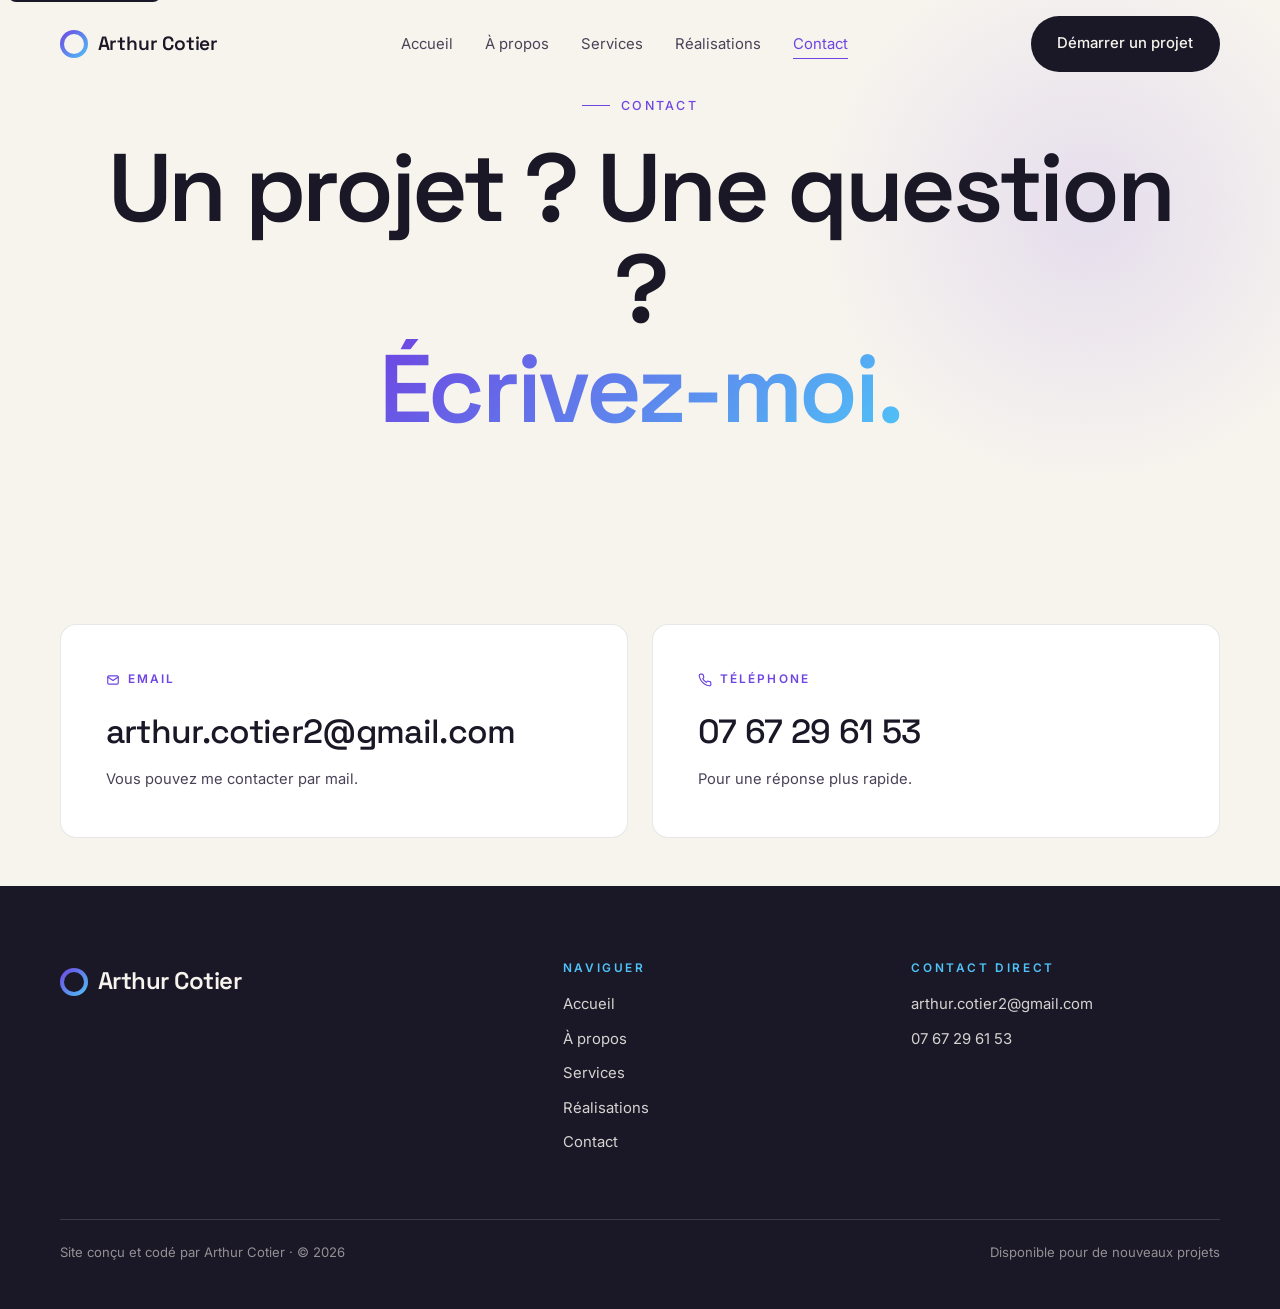
==== contact.html @ 8ad73844 "Add files via upload" ====
<!DOCTYPE html>
<html lang="fr">
<head>
  <meta charset="UTF-8" />
  <meta name="viewport" content="width=device-width, initial-scale=1" />
  <title>Contact · Arthur Cotier · Demande de devis ou question</title>
  <meta name="description" content="Un projet ? Une question ? Écrivez à arthur.cotier2@gmail.com ou appelez le 07 67 29 61 53. Réponse personnelle sous 24 heures." />
  <meta name="theme-color" content="#6E45E2" />
  <link rel="canonical" href="https://arthur-cotier.fr/contact.html" />

  <meta property="og:type" content="website" />
  <meta property="og:title" content="Contact · Arthur Cotier" />
  <meta property="og:description" content="Un projet ? Écrivez-moi, je réponds sous 24h." />
  <meta property="og:locale" content="fr_FR" />
  <meta property="og:image" content="og-cover.svg" />

  <link rel="icon" type="image/svg+xml" href="favicon.svg" />

  <link rel="preconnect" href="https://fonts.googleapis.com" />
  <link rel="preconnect" href="https://fonts.gstatic.com" crossorigin />
  <link href="https://fonts.googleapis.com/css2?family=Space+Grotesk:wght@400;500;600;700&family=Inter:wght@400;500;600&display=swap" rel="stylesheet" />

  <link rel="stylesheet" href="styles.css" />
</head>
<body>
  <a href="#main" class="skip-link">Aller au contenu</a>

  <header class="site-header">
    <div class="nav-inner">
      <a href="index.html" class="brand" aria-label="Accueil, Arthur Cotier">
        <span class="brand-mark" aria-hidden="true"></span>
        Arthur Cotier
      </a>
      <ul class="nav-links">
        <li><a href="index.html">Accueil</a></li>
        <li><a href="about.html">À propos</a></li>
        <li><a href="services.html">Services</a></li>
        <li><a href="realisations.html">Réalisations</a></li>
        <li><a href="contact.html" aria-current="page">Contact</a></li>
      </ul>
      <a href="contact.html" class="btn btn--primary nav-cta">Démarrer un projet</a>
      <button class="menu-toggle" type="button" aria-label="Ouvrir le menu" aria-expanded="false" aria-controls="mobile-menu">
        <svg width="22" height="22" viewBox="0 0 24 24" fill="none" stroke="currentColor" stroke-width="1.5" stroke-linecap="round" aria-hidden="true">
          <line x1="4" y1="9" x2="20" y2="9"/><line x1="4" y1="15" x2="20" y2="15"/>
        </svg>
      </button>
    </div>
    <nav id="mobile-menu" class="mobile-menu" aria-label="Menu mobile">
      <a href="index.html">Accueil</a>
      <a href="about.html">À propos</a>
      <a href="services.html">Services</a>
      <a href="realisations.html">Réalisations</a>
      <a href="contact.html" aria-current="page">Contact</a>
      <a href="contact.html" class="btn btn--gradient" style="margin-top: 2rem; align-self: flex-start;">Démarrer un projet →</a>
    </nav>
  </header>

  <main id="main">

    <!-- ============================ CONTACT HERO ============================ -->
    <section class="page-header contact-hero">
      <div class="container">
        <span class="eyebrow" style="justify-content: center;">Contact</span>
        <h1>Un projet ? Une question ?<br><span class="gradient-text">Écrivez-moi.</span></h1>
      </div>
    </section>

    <!-- ============================ CARTES CONTACT (mail + phone) ============================ -->
    <section class="section reveal" style="padding-block: clamp(2rem, 4vw, 3rem);" aria-label="Coordonnées de contact">
      <div class="container">
        <div class="contact-cards">

          <a href="mailto:arthur.cotier2@gmail.com?subject=%5BSite%5D%20Demande%20de%20devis" class="contact-card reveal">
            <span class="contact-card-eyebrow">
              <svg width="14" height="14" viewBox="0 0 24 24" fill="none" stroke="currentColor" stroke-width="2" stroke-linecap="round" stroke-linejoin="round" aria-hidden="true">
                <rect x="3" y="5" width="18" height="14" rx="2"/><path d="m3 7 9 6 9-6"/>
              </svg>
              Email
            </span>
            <div class="contact-card-value">arthur.cotier2@gmail.com</div>
            <p class="contact-card-desc">Vous pouvez me contacter par mail.</p>
          </a>

          <a href="tel:+33767296153" class="contact-card reveal delay-1">
            <span class="contact-card-eyebrow">
              <svg width="14" height="14" viewBox="0 0 24 24" fill="none" stroke="currentColor" stroke-width="2" stroke-linecap="round" stroke-linejoin="round" aria-hidden="true">
                <path d="M22 16.92v3a2 2 0 0 1-2.18 2 19.79 19.79 0 0 1-8.63-3.07 19.5 19.5 0 0 1-6-6 19.79 19.79 0 0 1-3.07-8.67A2 2 0 0 1 4.11 2h3a2 2 0 0 1 2 1.72 12.84 12.84 0 0 0 .7 2.81 2 2 0 0 1-.45 2.11L8.09 9.91a16 16 0 0 0 6 6l1.27-1.27a2 2 0 0 1 2.11-.45 12.84 12.84 0 0 0 2.81.7A2 2 0 0 1 22 16.92z"/>
              </svg>
              Téléphone
            </span>
            <div class="contact-card-value">07&nbsp;67&nbsp;29&nbsp;61&nbsp;53</div>
            <p class="contact-card-desc">Pour une réponse plus rapide.</p>
          </a>

        </div>
      </div>
    </section>

  </main>

  <footer class="site-footer">
    <div class="container">
      <div class="footer-grid">
        <div>
          <a href="index.html" class="footer-brand">
            <span class="brand-mark" aria-hidden="true"></span>
            Arthur Cotier
          </a>
        </div>
        <nav aria-label="Liens du pied de page" class="footer-col">
          <h4>Naviguer</h4>
          <ul>
            <li><a href="index.html">Accueil</a></li>
            <li><a href="about.html">À propos</a></li>
            <li><a href="services.html">Services</a></li>
            <li><a href="realisations.html">Réalisations</a></li>
            <li><a href="contact.html">Contact</a></li>
          </ul>
        </nav>
        <div class="footer-col">
          <h4>Contact direct</h4>
          <ul>
            <li><a href="mailto:arthur.cotier2@gmail.com">arthur.cotier2@gmail.com</a></li>
            <li><a href="tel:+33767296153">07&nbsp;67&nbsp;29&nbsp;61&nbsp;53</a></li>
          </ul>
        </div>
      </div>
      <div class="footer-base">
        <p>Site conçu et codé par Arthur Cotier · © <span data-current-year>2026</span></p>
        <p>Disponible pour de nouveaux projets</p>
      </div>
    </div>
  </footer>

  <script src="app.js" defer></script>
</body>
</html>
---- styles.css ----
@charset "UTF-8";
/* =============================================================
   Arthur Cotier · portfolio professionnel
   Stylesheet unique, organisée en sections
   1. Tokens (variables)
   2. Reset & base
   3. Layout helpers
   4. Composants partagés (nav, footer, boutons)
   5. Hero
   6. Sections d'accueil
   7. Pages spécifiques (about, services, realisations, contact, 404)
   8. Animations & utilitaires
   ============================================================= */

/* ======================= 1. TOKENS ======================= */
:root {
  /* Palette */
  --bg:           #f7f4ee;     /* blanc cassé chaud, fond principal */
  --bg-elevated:  #ffffff;
  --bg-deep:      #1a1726;     /* gris-violet très foncé, jamais noir pur */
  --bg-deeper:    #110f1d;
  --violet:       #6E45E2;     /* accent principal */
  --violet-deep:  #4d2fb6;
  --violet-soft:  #b9a4f5;
  --cyan:         #4FC3F7;     /* accent secondaire */
  --cyan-deep:    #1aa9e3;
  --sage:         #6BCB77;     /* nature, ponctuel uniquement */
  --text:         #1a1726;
  --text-soft:    #4a4358;
  --muted:        #8b8298;
  --line:         rgba(26, 23, 38, 0.10);
  --line-light:   rgba(26, 23, 38, 0.06);

  /* Gradients signature */
  --grad-primary: linear-gradient(135deg, var(--violet) 0%, var(--cyan) 100%);
  --grad-deep:    linear-gradient(135deg, var(--violet-deep) 0%, var(--violet) 50%, var(--cyan) 100%);
  --grad-soft:    linear-gradient(135deg, rgba(110,69,226,0.10) 0%, rgba(79,195,247,0.10) 100%);

  /* Typo */
  --font-display: 'Space Grotesk', system-ui, -apple-system, sans-serif;
  --font-body:    'Inter', system-ui, -apple-system, sans-serif;

  /* Layout */
  --container: 1240px;
  --gutter: clamp(1.25rem, 4vw, 2.5rem);

  /* Easings & durations */
  --ease-out: cubic-bezier(0.22, 1, 0.36, 1);
  --ease-in-out: cubic-bezier(0.65, 0, 0.35, 1);
  --t-fast:   180ms;
  --t-base:   320ms;
  --t-slow:   600ms;

  /* Radius */
  --r-sm: 8px;
  --r-md: 16px;
  --r-lg: 24px;
  --r-pill: 999px;
}

/* ======================= 2. RESET & BASE ======================= */
*, *::before, *::after { box-sizing: border-box; }
html { -webkit-text-size-adjust: 100%; scroll-behavior: smooth; }
body {
  margin: 0;
  font-family: var(--font-body);
  font-size: 16px;
  font-weight: 400;
  line-height: 1.6;
  color: var(--text);
  background: var(--bg);
  -webkit-font-smoothing: antialiased;
  text-rendering: optimizeLegibility;
  overflow-x: hidden;
}

img, svg, video { max-width: 100%; display: block; }
button { font: inherit; cursor: pointer; }
a { color: inherit; }

h1, h2, h3, h4 {
  font-family: var(--font-display);
  font-weight: 500;
  line-height: 1.05;
  letter-spacing: -0.025em;
  margin: 0;
  color: var(--text);
}
h1 { font-size: clamp(3rem, 7.5vw, 6.5rem); font-weight: 600; letter-spacing: -0.035em; }
h2 { font-size: clamp(2.2rem, 5vw, 3.8rem); letter-spacing: -0.03em; }
h3 { font-size: clamp(1.4rem, 2.2vw, 1.8rem); letter-spacing: -0.015em; }
h4 { font-size: 1.05rem; font-weight: 500; }
p { margin: 0 0 1em; }

::selection { background: var(--violet); color: var(--bg); }

/* Skip link & focus */
:focus-visible {
  outline: 3px solid var(--violet);
  outline-offset: 3px;
  border-radius: 4px;
}
.skip-link {
  position: absolute; top: -40px; left: 8px;
  background: var(--bg-deep); color: var(--bg);
  padding: 0.5rem 0.9rem;
  border-radius: var(--r-sm);
  z-index: 200;
  font-weight: 500;
}
.skip-link:focus { top: 8px; }

/* ======================= 3. LAYOUT ======================= */
.container { max-width: var(--container); margin-inline: auto; padding-inline: var(--gutter); position: relative; }
.section { padding-block: clamp(5rem, 10vw, 8rem); position: relative; }
.section--deep { background: var(--bg-deep); color: var(--bg); }
.section--deep h1, .section--deep h2, .section--deep h3 { color: var(--bg); }
.section--deep p { color: rgba(247, 244, 238, 0.78); }

.eyebrow {
  display: inline-flex; align-items: center; gap: 0.7rem;
  font-family: var(--font-body);
  font-size: 0.78rem;
  font-weight: 500;
  letter-spacing: 0.18em;
  text-transform: uppercase;
  color: var(--violet);
  margin-bottom: 1.4rem;
}
.eyebrow::before {
  content: "";
  width: 28px; height: 1px;
  background: currentColor;
}
.section--deep .eyebrow { color: var(--cyan); }

.lead {
  font-size: clamp(1.1rem, 1.4vw, 1.25rem);
  color: var(--text-soft);
  max-width: 56ch;
  font-weight: 400;
  line-height: 1.55;
}
.section--deep .lead { color: rgba(247, 244, 238, 0.85); }

.gradient-text {
  background: var(--grad-primary);
  -webkit-background-clip: text;
  background-clip: text;
  color: transparent;
  display: inline-block;
}

/* ======================= 4. NAV / FOOTER ======================= */
.site-header {
  position: fixed; top: 0; left: 0; right: 0;
  z-index: 100;
  padding: 1rem 0;
  transition: backdrop-filter var(--t-base), background var(--t-base), padding var(--t-base);
}
.site-header.is-scrolled {
  background: rgba(247, 244, 238, 0.78);
  backdrop-filter: saturate(180%) blur(12px);
  -webkit-backdrop-filter: saturate(180%) blur(12px);
  padding: 0.55rem 0;
  border-bottom: 1px solid var(--line-light);
}
.nav-inner {
  max-width: var(--container);
  margin-inline: auto;
  padding-inline: var(--gutter);
  display: flex; align-items: center; justify-content: space-between;
  height: 56px;
}
.brand {
  font-family: var(--font-display);
  font-size: 1.2rem;
  font-weight: 600;
  letter-spacing: -0.01em;
  text-decoration: none;
  color: var(--text);
  display: inline-flex; align-items: center; gap: 0.6rem;
}
.brand-mark {
  width: 28px; height: 28px;
  border-radius: 50%;
  background: var(--grad-primary);
  position: relative;
  flex-shrink: 0;
}
.brand-mark::after {
  content: "";
  position: absolute; inset: 4px;
  border-radius: 50%;
  background: var(--bg);
}

.nav-links {
  display: none;
  align-items: center; gap: 2rem;
  list-style: none; padding: 0; margin: 0;
}
.nav-links a {
  text-decoration: none;
  font-size: 0.93rem;
  color: var(--text-soft);
  position: relative;
  transition: color var(--t-fast);
}
.nav-links a::after {
  content: "";
  position: absolute; left: 0; right: 0; bottom: -6px;
  height: 1px;
  background: var(--violet);
  transform: scaleX(0);
  transform-origin: left;
  transition: transform var(--t-base) var(--ease-out);
}
.nav-links a:hover { color: var(--text); }
.nav-links a:hover::after,
.nav-links a[aria-current]::after { transform: scaleX(1); }
.nav-links a[aria-current] { color: var(--violet); }

.nav-cta { display: none; }

.menu-toggle {
  display: inline-flex;
  width: 44px; height: 44px;
  align-items: center; justify-content: center;
  background: transparent; border: none;
  color: var(--text);
}

.mobile-menu {
  position: fixed;
  inset: 60px 0 0 0;
  background: var(--bg);
  padding: 2rem var(--gutter);
  display: none;
  flex-direction: column;
  gap: 0.5rem;
  z-index: 99;
  border-top: 1px solid var(--line);
}
.mobile-menu.is-open { display: flex; }
.mobile-menu a {
  font-family: var(--font-display);
  font-size: 1.8rem;
  font-weight: 500;
  text-decoration: none;
  color: var(--text);
  border-bottom: 1px solid var(--line-light);
  padding: 1rem 0;
  letter-spacing: -0.02em;
}
.mobile-menu a[aria-current] {
  background: var(--grad-primary);
  -webkit-background-clip: text;
  background-clip: text;
  color: transparent;
}

@media (min-width: 880px) {
  .nav-links { display: flex; }
  .nav-cta { display: inline-flex; }
  .menu-toggle { display: none; }
}

/* Footer */
.site-footer {
  background: var(--bg-deep);
  color: rgba(247, 244, 238, 0.85);
  padding: clamp(3.5rem, 6vw, 5rem) 0 2rem;
}
.footer-grid {
  display: grid; gap: 2.5rem;
}
@media (min-width: 700px) {
  .footer-grid { grid-template-columns: 1.5fr 1fr 1fr; }
}
.footer-brand {
  font-family: var(--font-display);
  font-size: 1.5rem;
  font-weight: 600;
  letter-spacing: -0.02em;
  color: var(--bg);
  display: inline-flex; align-items: center; gap: 0.6rem;
  text-decoration: none;
}
.footer-brand .brand-mark::after { background: var(--bg-deep); }
.footer-tag {
  margin-top: 1rem;
  max-width: 32ch;
  font-size: 0.93rem;
  color: rgba(247, 244, 238, 0.65);
}
.footer-col h4 {
  font-family: var(--font-body);
  font-size: 0.74rem;
  letter-spacing: 0.22em;
  text-transform: uppercase;
  color: var(--cyan);
  margin-bottom: 1rem;
  font-weight: 600;
}
.footer-col ul {
  list-style: none; padding: 0; margin: 0;
  display: grid; gap: 0.55rem;
}
.footer-col a {
  color: rgba(247, 244, 238, 0.85);
  text-decoration: none;
  font-size: 0.93rem;
  transition: color var(--t-fast);
}
.footer-col a:hover { color: var(--cyan); }
.footer-base {
  margin-top: clamp(3rem, 5vw, 4rem);
  padding-top: 1.4rem;
  border-top: 1px solid rgba(247, 244, 238, 0.15);
  display: flex; flex-wrap: wrap; gap: 1rem;
  justify-content: space-between;
  font-size: 0.82rem;
  color: rgba(247, 244, 238, 0.55);
}

/* ======================= BOUTONS ======================= */
.btn {
  display: inline-flex; align-items: center; gap: 0.6rem;
  padding: 0.95rem 1.6rem;
  border-radius: var(--r-pill);
  font-family: var(--font-body);
  font-size: 0.93rem;
  font-weight: 500;
  text-decoration: none;
  border: 1px solid transparent;
  transition: background var(--t-base), color var(--t-base), border-color var(--t-base), transform var(--t-base);
  white-space: nowrap;
}
.btn--primary {
  background: var(--text);
  color: var(--bg);
}
.btn--primary:hover {
  background: var(--violet);
  transform: translateY(-1px);
}
.btn--gradient {
  background: var(--grad-primary);
  color: white;
  box-shadow: 0 8px 30px rgba(110, 69, 226, 0.3);
}
.btn--gradient:hover {
  transform: translateY(-2px);
  box-shadow: 0 14px 40px rgba(110, 69, 226, 0.4);
}
.btn--ghost {
  background: transparent;
  color: var(--text);
  border-color: rgba(26, 23, 38, 0.18);
}
.btn--ghost:hover {
  background: var(--text);
  color: var(--bg);
  border-color: var(--text);
}
.btn--ghost-light {
  background: transparent;
  color: var(--bg);
  border-color: rgba(247, 244, 238, 0.3);
}
.btn--ghost-light:hover {
  background: var(--bg);
  color: var(--text);
  border-color: var(--bg);
}
.btn-arrow::after { content: "\2192"; transition: transform var(--t-base); }
.btn:hover .btn-arrow::after,
.btn-arrow:hover::after { transform: translateX(4px); }

/* Bouton flèche minimaliste */
.link-arrow {
  display: inline-flex; align-items: center; gap: 0.5rem;
  text-decoration: none;
  color: var(--text);
  font-weight: 500;
  font-size: 0.95rem;
  border-bottom: 1px solid currentColor;
  padding-bottom: 0.25rem;
  transition: gap var(--t-base), color var(--t-base);
}
.link-arrow::after { content: "\2192"; transition: transform var(--t-base); }
.link-arrow:hover { gap: 0.9rem; color: var(--violet); }
.section--deep .link-arrow { color: var(--cyan); }

/* ======================= 5. HERO ======================= */
.hero {
  position: relative;
  min-height: 100vh;
  min-height: 100svh;
  display: flex;
  align-items: center;
  padding-top: 90px;
  padding-bottom: 4rem;
  overflow: hidden;
  isolation: isolate;
}
.hero-canvas {
  position: absolute;
  inset: 0;
  z-index: 0;
  pointer-events: none;
}
.hero-fallback {
  position: absolute; inset: 0; z-index: 0;
  pointer-events: none;
  background:
    radial-gradient(ellipse at 20% 30%, rgba(110, 69, 226, 0.18) 0%, transparent 55%),
    radial-gradient(ellipse at 80% 70%, rgba(79, 195, 247, 0.15) 0%, transparent 55%);
}
.hero-fallback::before {
  content: "";
  position: absolute; inset: 0;
  background-image:
    radial-gradient(circle at 50% 50%, rgba(110, 69, 226, 0.04) 0%, transparent 50%);
  filter: blur(60px);
  animation: drift 20s ease-in-out infinite alternate;
}
@keyframes drift {
  0%   { transform: translate(0, 0) scale(1); }
  100% { transform: translate(8%, -6%) scale(1.1); }
}

.hero-grid {
  position: relative;
  z-index: 2;
  max-width: var(--container);
  margin-inline: auto;
  padding-inline: var(--gutter);
  width: 100%;
}

.hero-eyebrow {
  display: inline-flex; align-items: center; gap: 0.6rem;
  padding: 0.4rem 0.85rem;
  border: 1px solid var(--line);
  border-radius: var(--r-pill);
  background: rgba(255, 255, 255, 0.55);
  backdrop-filter: blur(8px);
  font-size: 0.78rem;
  font-weight: 500;
  letter-spacing: 0.05em;
  color: var(--text-soft);
  margin-bottom: 1.6rem;
}
.hero-eyebrow .dot {
  width: 7px; height: 7px;
  border-radius: 50%;
  background: var(--sage);
  box-shadow: 0 0 12px var(--sage);
  animation: pulse 2s ease-in-out infinite;
}
@keyframes pulse {
  0%, 100% { transform: scale(1); opacity: 1; }
  50%      { transform: scale(1.4); opacity: 0.7; }
}

.hero h1 {
  max-width: 22ch;
  margin-bottom: 1.6rem;
}
.hero-lead {
  font-size: clamp(1.15rem, 1.5vw, 1.35rem);
  color: var(--text-soft);
  max-width: 52ch;
  margin-bottom: 2.4rem;
  font-weight: 400;
  line-height: 1.5;
}
.hero-actions { display: flex; flex-wrap: wrap; gap: 0.75rem; }

.hero-meta {
  margin-top: clamp(3rem, 6vw, 5rem);
  padding-top: 1.6rem;
  border-top: 1px solid var(--line);
  display: grid; gap: 1.2rem;
  font-size: 0.86rem;
  color: var(--muted);
}
@media (min-width: 700px) { .hero-meta { grid-template-columns: repeat(3, 1fr); } }
.hero-meta strong { display: block; font-weight: 500; color: var(--text); margin-bottom: 0.15rem; font-size: 1rem; }

/* ======================= 6. SECTIONS ACCUEIL ======================= */

/* Méthode (3 temps) */
.method-grid {
  display: grid;
  gap: 1.5rem;
  margin-top: clamp(2.5rem, 5vw, 4rem);
}
@media (min-width: 700px) { .method-grid { grid-template-columns: repeat(2, 1fr); gap: 1.5rem; } }
@media (min-width: 1100px) { .method-grid { grid-template-columns: repeat(4, 1fr); gap: clamp(1.5rem, 2.5vw, 2rem); } }

.method-card {
  position: relative;
  background: var(--bg-elevated);
  border: 1px solid var(--line);
  border-radius: var(--r-md);
  padding: 2rem 1.8rem 2.2rem;
  transition: transform var(--t-base), box-shadow var(--t-base), border-color var(--t-base);
}
.method-card:hover {
  transform: translateY(-5px);
  box-shadow: 0 24px 60px -20px rgba(110, 69, 226, 0.25);
  border-color: rgba(110, 69, 226, 0.3);
}
.method-step {
  font-family: var(--font-display);
  font-size: 3.2rem;
  font-weight: 500;
  letter-spacing: -0.04em;
  background: var(--grad-primary);
  -webkit-background-clip: text;
  background-clip: text;
  color: transparent;
  line-height: 1;
  margin-bottom: 1.2rem;
}
.method-card h3 { margin-bottom: 0.5rem; }
.method-card p { color: var(--text-soft); margin: 0; font-size: 0.95rem; }

/* Bandeau technos */
.stack-band {
  background: var(--bg-deep);
  color: rgba(247, 244, 238, 0.78);
  padding: clamp(2.5rem, 5vw, 3.5rem) 0;
  overflow: hidden;
}
.stack-row {
  display: flex; flex-wrap: wrap; justify-content: center; align-items: center;
  gap: 1rem 2rem;
}
.stack-tag {
  display: inline-flex; align-items: center; gap: 0.5rem;
  padding: 0.6rem 1.1rem;
  border: 1px solid rgba(247, 244, 238, 0.18);
  border-radius: var(--r-pill);
  font-size: 0.85rem;
  font-weight: 500;
  color: rgba(247, 244, 238, 0.85);
  letter-spacing: 0.02em;
  transition: border-color var(--t-base), color var(--t-base), background var(--t-base);
}
.stack-tag:hover {
  border-color: var(--cyan);
  color: var(--cyan);
}
.stack-tag .tag-dot {
  width: 6px; height: 6px;
  border-radius: 50%;
  background: var(--violet-soft);
}
.stack-tag.is-featured .tag-dot { background: var(--cyan); box-shadow: 0 0 10px var(--cyan); }

/* Aperçu portfolio (cartes projets) */
.projects-grid {
  display: grid; gap: 1.5rem;
  margin-top: clamp(2.5rem, 5vw, 4rem);
}
@media (min-width: 760px) { .projects-grid { grid-template-columns: repeat(3, 1fr); } }

.project-card {
  position: relative;
  display: flex; flex-direction: column;
  background: var(--bg-elevated);
  border: 1px solid var(--line);
  border-radius: var(--r-md);
  overflow: hidden;
  text-decoration: none;
  color: inherit;
  transition: transform var(--t-base) var(--ease-out), box-shadow var(--t-base);
}
.project-card:hover {
  transform: translateY(-6px);
  box-shadow: 0 30px 70px -20px rgba(110, 69, 226, 0.3);
}
.project-mock {
  aspect-ratio: 4 / 3;
  position: relative;
  overflow: hidden;
  background: var(--bg);
}
.project-mock-frame {
  position: absolute; inset: 0;
  display: flex; flex-direction: column;
}
.project-mock-bar {
  display: flex; align-items: center; gap: 0.4rem;
  padding: 0.6rem 0.8rem;
  border-bottom: 1px solid var(--line);
  background: rgba(255, 255, 255, 0.6);
  flex-shrink: 0;
}
.project-mock-bar .dot {
  width: 9px; height: 9px;
  border-radius: 50%;
  background: rgba(26, 23, 38, 0.18);
}
.project-mock-bar .dot:nth-child(1) { background: #FF5F56; }
.project-mock-bar .dot:nth-child(2) { background: #FFBD2E; }
.project-mock-bar .dot:nth-child(3) { background: #27C93F; }
.project-mock-bar .url {
  margin-left: auto;
  font-size: 0.7rem;
  color: var(--muted);
  font-family: var(--font-body);
  background: rgba(26, 23, 38, 0.04);
  padding: 0.15rem 0.6rem;
  border-radius: var(--r-pill);
}
.project-mock-content {
  flex: 1;
  position: relative;
  overflow: hidden;
  transition: transform var(--t-slow) var(--ease-out);
}
.project-card:hover .project-mock-content { transform: scale(1.04); }

.project-body { padding: 1.4rem 1.5rem 1.6rem; }
.project-cat {
  font-size: 0.74rem;
  letter-spacing: 0.18em;
  text-transform: uppercase;
  color: var(--violet);
  font-weight: 600;
  margin-bottom: 0.35rem;
  display: block;
}
.project-card h3 { margin-bottom: 0.35rem; font-weight: 500; }
.project-card .project-meta {
  font-size: 0.86rem;
  color: var(--text-soft);
  margin: 0;
}

/* Pourquoi moi */
.why-grid {
  display: grid; gap: 1.5rem;
  margin-top: clamp(2.5rem, 5vw, 4rem);
}
@media (min-width: 700px) { .why-grid { grid-template-columns: repeat(2, 1fr); } }
@media (min-width: 1100px) { .why-grid { grid-template-columns: repeat(4, 1fr); } }

.why-card {
  background: rgba(255, 255, 255, 0.04);
  border: 1px solid rgba(247, 244, 238, 0.08);
  backdrop-filter: blur(10px);
  border-radius: var(--r-md);
  padding: 1.8rem;
  transition: border-color var(--t-base), background var(--t-base), transform var(--t-base);
}
.why-card:hover {
  border-color: rgba(79, 195, 247, 0.4);
  background: rgba(79, 195, 247, 0.05);
  transform: translateY(-3px);
}
.why-icon {
  width: 44px; height: 44px;
  border-radius: var(--r-sm);
  display: grid; place-items: center;
  background: rgba(110, 69, 226, 0.18);
  color: var(--cyan);
  margin-bottom: 1.2rem;
}
.why-icon svg { width: 22px; height: 22px; stroke-width: 1.6; }
.why-card h3 { margin-bottom: 0.4rem; font-size: 1.15rem; font-weight: 500; }
.why-card p { font-size: 0.93rem; line-height: 1.55; margin: 0; color: rgba(247, 244, 238, 0.78); }

/* CTA final */
.cta-final {
  position: relative;
  text-align: center;
  padding: clamp(4rem, 8vw, 6rem) var(--gutter);
  border-radius: var(--r-lg);
  background: var(--grad-deep);
  color: white;
  overflow: hidden;
  isolation: isolate;
  margin: 0 var(--gutter);
}
.cta-final::before {
  content: "";
  position: absolute; inset: 0;
  background: radial-gradient(ellipse at 50% 0%, rgba(255,255,255,0.18) 0%, transparent 60%);
  z-index: -1;
}
.cta-final h2 { color: white; max-width: 22ch; margin: 0 auto 1.2rem; }
.cta-final p { max-width: 50ch; margin: 0 auto 2rem; color: rgba(255, 255, 255, 0.88); font-size: 1.1rem; }

/* ======================= 7. PAGES SPECIFIQUES ======================= */

/* Page header (réutilisé sur about, services, realisations, contact) */
.page-header {
  padding-top: clamp(8rem, 14vw, 12rem);
  padding-bottom: clamp(3rem, 6vw, 5rem);
  position: relative;
  isolation: isolate;
  overflow: hidden;
}
.page-header::before {
  content: "";
  position: absolute; top: -20%; right: -10%;
  width: 50vmax; height: 50vmax;
  background: radial-gradient(circle, rgba(110, 69, 226, 0.13) 0%, transparent 60%);
  z-index: -1;
}
.page-header h1 { max-width: 18ch; margin-bottom: 1.2rem; }
.page-header .lead { margin-top: 0; }

/* About */
.about-grid {
  display: grid; gap: clamp(2.5rem, 5vw, 4rem);
  align-items: start;
}
@media (min-width: 900px) { .about-grid { grid-template-columns: 1fr 1.3fr; } }

.portrait-frame {
  aspect-ratio: 4 / 5;
  border-radius: var(--r-md);
  background: var(--grad-deep);
  position: relative;
  overflow: hidden;
  isolation: isolate;
}
.portrait-frame::before {
  content: "";
  position: absolute; inset: 0;
  background:
    radial-gradient(circle at 30% 30%, rgba(255,255,255,0.18) 0%, transparent 60%),
    radial-gradient(circle at 70% 70%, rgba(255,255,255,0.12) 0%, transparent 60%);
}
.portrait-silhouette {
  position: absolute; inset: 0;
  display: grid; place-items: center;
  font-family: var(--font-display);
  font-weight: 600;
  font-size: clamp(5rem, 12vw, 9rem);
  letter-spacing: -0.05em;
  color: rgba(255, 255, 255, 0.85);
}

.about-text p { font-size: 1.05rem; color: var(--text-soft); }
.about-text p strong { color: var(--text); font-weight: 600; }

.values-grid {
  display: grid; gap: 1.5rem;
  margin-top: clamp(2rem, 4vw, 3rem);
}
@media (min-width: 700px) { .values-grid { grid-template-columns: repeat(3, 1fr); } }

.value-card {
  border-top: 2px solid var(--violet);
  padding-top: 1.2rem;
}
.value-card h3 { margin-bottom: 0.4rem; font-size: 1.2rem; font-weight: 500; }
.value-card p { color: var(--text-soft); font-size: 0.95rem; margin: 0; }

/* Services */
.service-card {
  display: grid; gap: 2rem;
  padding: clamp(1.5rem, 3vw, 2.5rem);
  border: 1px solid var(--line);
  border-radius: var(--r-md);
  background: var(--bg-elevated);
  margin-bottom: 1.5rem;
  transition: border-color var(--t-base), transform var(--t-base);
}
.service-card:hover { border-color: rgba(110, 69, 226, 0.3); }
@media (min-width: 800px) { .service-card { grid-template-columns: 1fr 2fr; align-items: start; gap: 3rem; } }

.service-num {
  font-family: var(--font-display);
  font-size: clamp(3rem, 7vw, 5rem);
  font-weight: 500;
  background: var(--grad-primary);
  -webkit-background-clip: text;
  background-clip: text;
  color: transparent;
  line-height: 1;
  letter-spacing: -0.04em;
}
.service-card h2 { font-size: clamp(1.6rem, 2.5vw, 2.2rem); margin-bottom: 1rem; }
.service-desc { color: var(--text-soft); font-size: 1.05rem; margin-bottom: 1.5rem; }

.service-list {
  list-style: none; padding: 0; margin: 0 0 1.5rem;
  display: grid; gap: 0.6rem;
}
.service-list li {
  position: relative;
  padding-left: 1.6rem;
  font-size: 0.96rem;
}
.service-list li::before {
  content: "";
  position: absolute; left: 0; top: 0.55em;
  width: 12px; height: 1px;
  background: var(--violet);
}

.service-meta {
  display: grid; grid-template-columns: 1fr 1fr; gap: 1.5rem;
  padding: 1rem 1.2rem;
  background: var(--bg);
  border-radius: var(--r-sm);
  margin-bottom: 1.5rem;
  font-size: 0.85rem;
}
.service-meta dt {
  font-size: 0.7rem;
  letter-spacing: 0.18em;
  text-transform: uppercase;
  color: var(--muted);
  font-weight: 600;
  margin-bottom: 0.2rem;
}
.service-meta dd { margin: 0; color: var(--text); font-weight: 500; }

/* Pricing grid (services.html) */
.pricing-grid {
  display: grid;
  gap: 1.5rem;
}
@media (min-width: 700px) { .pricing-grid { grid-template-columns: repeat(2, 1fr); } }
@media (min-width: 1100px) { .pricing-grid { grid-template-columns: repeat(4, 1fr); } }

.price-card {
  position: relative;
  background: rgba(255, 255, 255, 0.04);
  border: 1px solid rgba(247, 244, 238, 0.10);
  border-radius: var(--r-md);
  padding: 1.8rem 1.6rem 2rem;
  display: flex;
  flex-direction: column;
  transition: border-color var(--t-base), background var(--t-base), transform var(--t-base);
}
.price-card:hover {
  transform: translateY(-4px);
  border-color: rgba(79, 195, 247, 0.4);
  background: rgba(79, 195, 247, 0.05);
}
.price-card--featured {
  border-color: var(--violet);
  background: rgba(110, 69, 226, 0.10);
  box-shadow: 0 24px 60px -25px rgba(110, 69, 226, 0.45);
}
.price-card-tag {
  position: absolute;
  top: -10px; left: 1.4rem;
  background: var(--grad-primary);
  color: white;
  font-size: 0.68rem;
  letter-spacing: 0.2em;
  text-transform: uppercase;
  padding: 0.3rem 0.8rem;
  border-radius: var(--r-pill);
  font-weight: 600;
}
.price-card-title {
  font-size: 1.15rem;
  font-weight: 500;
  letter-spacing: -0.005em;
  color: var(--bg);
  margin-bottom: 0.4rem;
  min-height: 2.6em;
}
.price-card-desc {
  font-size: 0.88rem;
  color: rgba(247, 244, 238, 0.7);
  margin-bottom: 1.6rem;
  flex: 1;
}
.price-card-amount {
  font-family: var(--font-display);
  font-size: 2.6rem;
  font-weight: 600;
  color: var(--bg);
  letter-spacing: -0.03em;
  line-height: 1;
  margin-bottom: 0.8rem;
}
.price-card--featured .price-card-amount {
  background: var(--grad-primary);
  -webkit-background-clip: text;
  background-clip: text;
  color: transparent;
}
.price-card-compare {
  display: flex;
  justify-content: space-between;
  align-items: center;
  padding: 0.7rem 0.9rem;
  background: rgba(247, 244, 238, 0.06);
  border-radius: var(--r-sm);
  margin-bottom: 1.4rem;
  font-size: 0.78rem;
}
.price-card-compare > span:first-child { color: rgba(247, 244, 238, 0.6); }
.price-save {
  background: var(--sage);
  color: var(--bg-deep);
  padding: 0.15rem 0.5rem;
  border-radius: var(--r-pill);
  font-weight: 700;
  font-size: 0.78rem;
}
.price-card-btn { width: 100%; justify-content: center; }

/* Réalisations (full grid) */
.realisations-grid {
  display: grid; gap: 2rem;
  margin-top: clamp(2.5rem, 5vw, 4rem);
}
@media (min-width: 760px) { .realisations-grid { grid-template-columns: repeat(2, 1fr); } }
@media (min-width: 1100px) { .realisations-grid { grid-template-columns: repeat(3, 1fr); } }

/* Contact */
.contact-hero {
  text-align: center;
  padding: clamp(4rem, 7vw, 5.5rem) var(--gutter) clamp(3rem, 5vw, 4rem);
}
.contact-hero h1 { max-width: 18ch; margin: 0 auto 1.5rem; }
.contact-hero .lead { margin: 0 auto 0; }

.contact-cards {
  display: grid; gap: 1.5rem;
  margin-top: clamp(2rem, 4vw, 3rem);
}
@media (min-width: 700px) { .contact-cards { grid-template-columns: 1fr 1fr; } }

.contact-card {
  display: block;
  padding: clamp(2rem, 4vw, 2.8rem);
  border: 1px solid var(--line);
  border-radius: var(--r-md);
  background: var(--bg-elevated);
  text-decoration: none;
  color: inherit;
  transition: border-color var(--t-base), transform var(--t-base), box-shadow var(--t-base);
  position: relative;
  overflow: hidden;
  isolation: isolate;
}
.contact-card::before {
  content: "";
  position: absolute; inset: 0;
  background: var(--grad-soft);
  opacity: 0;
  transition: opacity var(--t-base);
  z-index: -1;
}
.contact-card:hover {
  transform: translateY(-4px);
  border-color: var(--violet);
  box-shadow: 0 30px 60px -25px rgba(110, 69, 226, 0.35);
}
.contact-card:hover::before { opacity: 1; }
.contact-card-eyebrow {
  display: flex; align-items: center; gap: 0.5rem;
  font-size: 0.74rem;
  letter-spacing: 0.18em;
  text-transform: uppercase;
  color: var(--violet);
  font-weight: 600;
  margin-bottom: 1rem;
}
.contact-card-value {
  font-family: var(--font-display);
  font-size: clamp(1.5rem, 3vw, 2.1rem);
  font-weight: 500;
  letter-spacing: -0.02em;
  margin-bottom: 0.6rem;
  word-break: break-word;
}
.contact-card-desc {
  font-size: 0.92rem;
  color: var(--text-soft);
  margin: 0;
}

.contact-info {
  margin-top: clamp(3rem, 6vw, 5rem);
  padding-top: 2.5rem;
  border-top: 1px solid var(--line);
  display: grid; gap: 1.5rem;
  font-size: 0.92rem;
  color: var(--text-soft);
}
@media (min-width: 700px) { .contact-info { grid-template-columns: repeat(3, 1fr); } }
.contact-info strong {
  display: block;
  color: var(--text);
  font-weight: 500;
  margin-bottom: 0.2rem;
  font-size: 0.74rem;
  letter-spacing: 0.18em;
  text-transform: uppercase;
  color: var(--muted);
}

/* 404 */
.error-page {
  min-height: 100vh;
  display: grid; place-items: center;
  text-align: center;
  padding: var(--gutter);
  background: var(--bg);
  position: relative;
  isolation: isolate;
}
.error-page::before {
  content: "";
  position: absolute; inset: 0;
  background:
    radial-gradient(circle at 30% 30%, rgba(110, 69, 226, 0.18) 0%, transparent 50%),
    radial-gradient(circle at 70% 70%, rgba(79, 195, 247, 0.15) 0%, transparent 50%);
  z-index: -1;
}
.error-code {
  font-family: var(--font-display);
  font-size: clamp(7rem, 18vw, 14rem);
  font-weight: 600;
  background: var(--grad-primary);
  -webkit-background-clip: text;
  background-clip: text;
  color: transparent;
  line-height: 0.9;
  letter-spacing: -0.05em;
  margin-bottom: 1rem;
}

/* ======================= 8. ANIMATIONS / UTILS ======================= */
.reveal {
  opacity: 0;
  transform: translateY(20px);
  transition: opacity 0.9s var(--ease-out), transform 0.9s var(--ease-out);
}
.reveal.is-visible { opacity: 1; transform: translateY(0); }
.reveal.delay-1 { transition-delay: 0.08s; }
.reveal.delay-2 { transition-delay: 0.16s; }
.reveal.delay-3 { transition-delay: 0.24s; }

/* Curseur custom (desktop only) */
.cursor-glow {
  position: fixed;
  top: 0; left: 0;
  width: 28px; height: 28px;
  border-radius: 50%;
  background: var(--violet);
  pointer-events: none;
  z-index: 9999;
  mix-blend-mode: difference;
  transform: translate(-50%, -50%) scale(1);
  transition: transform 0.18s var(--ease-out), opacity 0.3s;
  opacity: 0;
}
.cursor-glow.is-active { opacity: 0.65; }
.cursor-glow.is-hovering { transform: translate(-50%, -50%) scale(2.5); opacity: 0.4; }
@media (hover: none), (max-width: 760px), (prefers-reduced-motion: reduce) {
  .cursor-glow { display: none; }
}

/* Page transitions */
.page-fade {
  position: fixed; inset: 0;
  background: var(--bg);
  z-index: 9000;
  pointer-events: none;
  opacity: 0;
  transition: opacity var(--t-base) var(--ease-in-out);
}
.page-fade.is-active {
  opacity: 1;
  pointer-events: all;
}

/* Reduced motion */
@media (prefers-reduced-motion: reduce) {
  *, *::before, *::after {
    animation-duration: 0.01ms !important;
    transition-duration: 0.01ms !important;
  }
  html { scroll-behavior: auto; }
  .reveal { opacity: 1; transform: none; }
}

/* Utils */
.sr-only {
  position: absolute; width: 1px; height: 1px;
  padding: 0; margin: -1px; overflow: hidden;
  clip: rect(0,0,0,0); white-space: nowrap; border: 0;
}
.no-scroll { overflow: hidden; }
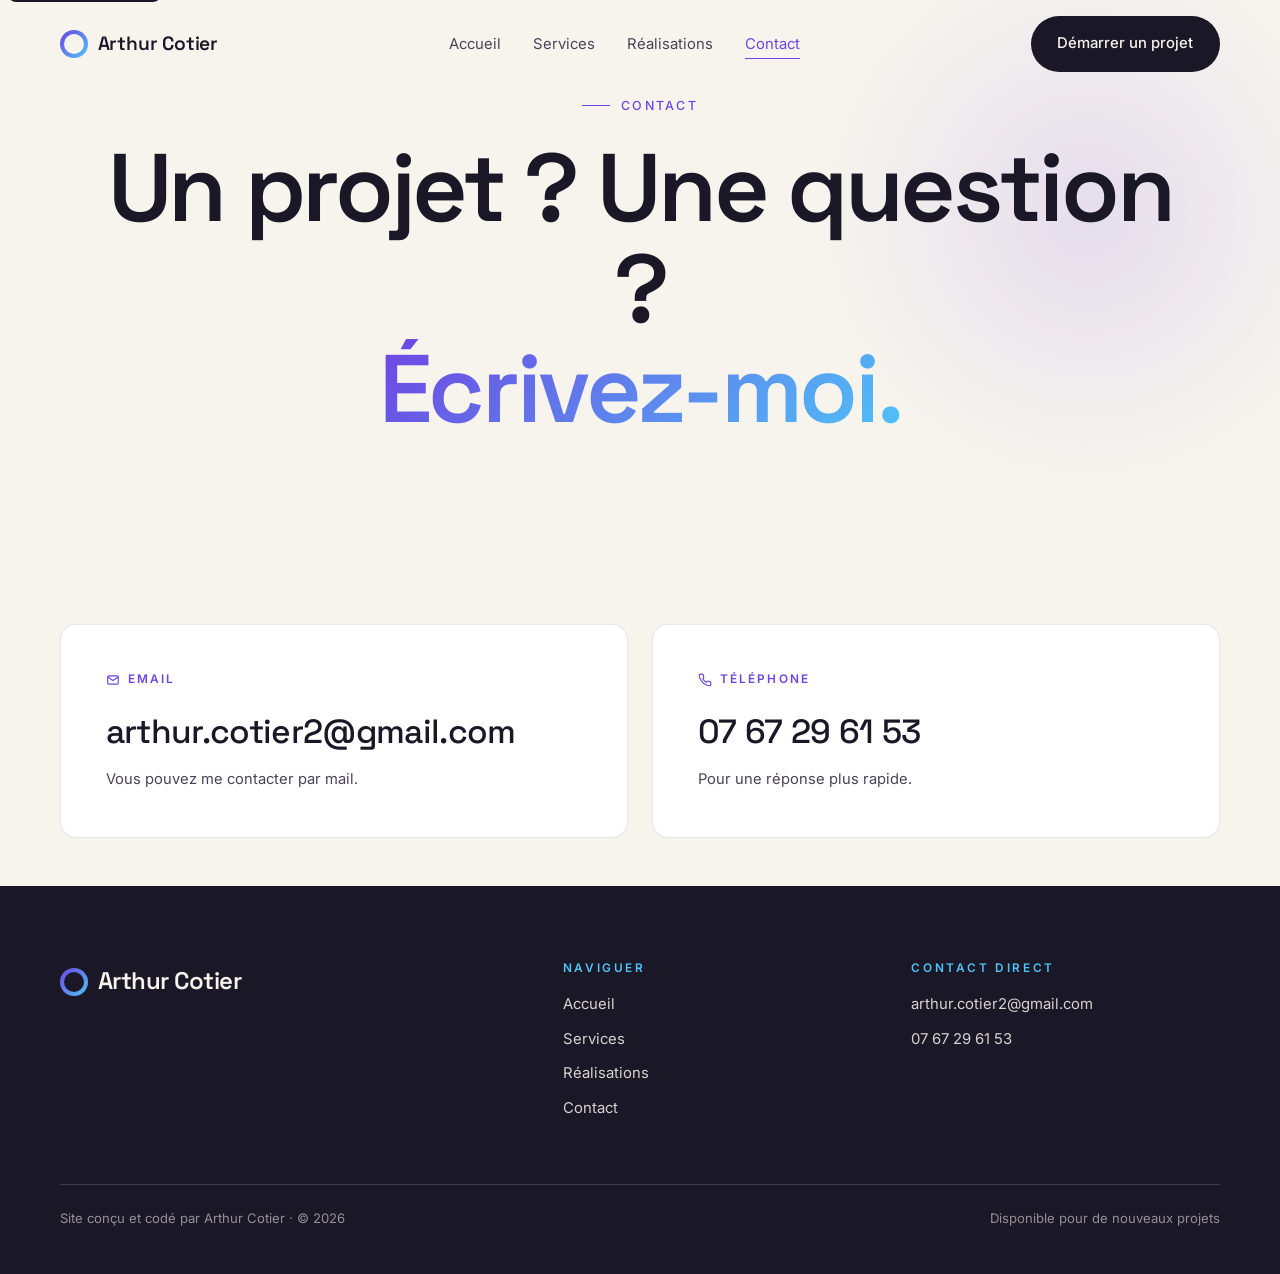
==== commit c0f01757: "Add files via upload" ====
--- a/contact.html
+++ b/contact.html
@@ -33,7 +33,6 @@
       </a>
       <ul class="nav-links">
         <li><a href="index.html">Accueil</a></li>
-        <li><a href="about.html">À propos</a></li>
         <li><a href="services.html">Services</a></li>
         <li><a href="realisations.html">Réalisations</a></li>
         <li><a href="contact.html" aria-current="page">Contact</a></li>
@@ -47,7 +46,6 @@
     </div>
     <nav id="mobile-menu" class="mobile-menu" aria-label="Menu mobile">
       <a href="index.html">Accueil</a>
-      <a href="about.html">À propos</a>
       <a href="services.html">Services</a>
       <a href="realisations.html">Réalisations</a>
       <a href="contact.html" aria-current="page">Contact</a>
@@ -111,8 +109,7 @@
           <h4>Naviguer</h4>
           <ul>
             <li><a href="index.html">Accueil</a></li>
-            <li><a href="about.html">À propos</a></li>
-            <li><a href="services.html">Services</a></li>
+                <li><a href="services.html">Services</a></li>
             <li><a href="realisations.html">Réalisations</a></li>
             <li><a href="contact.html">Contact</a></li>
           </ul>
